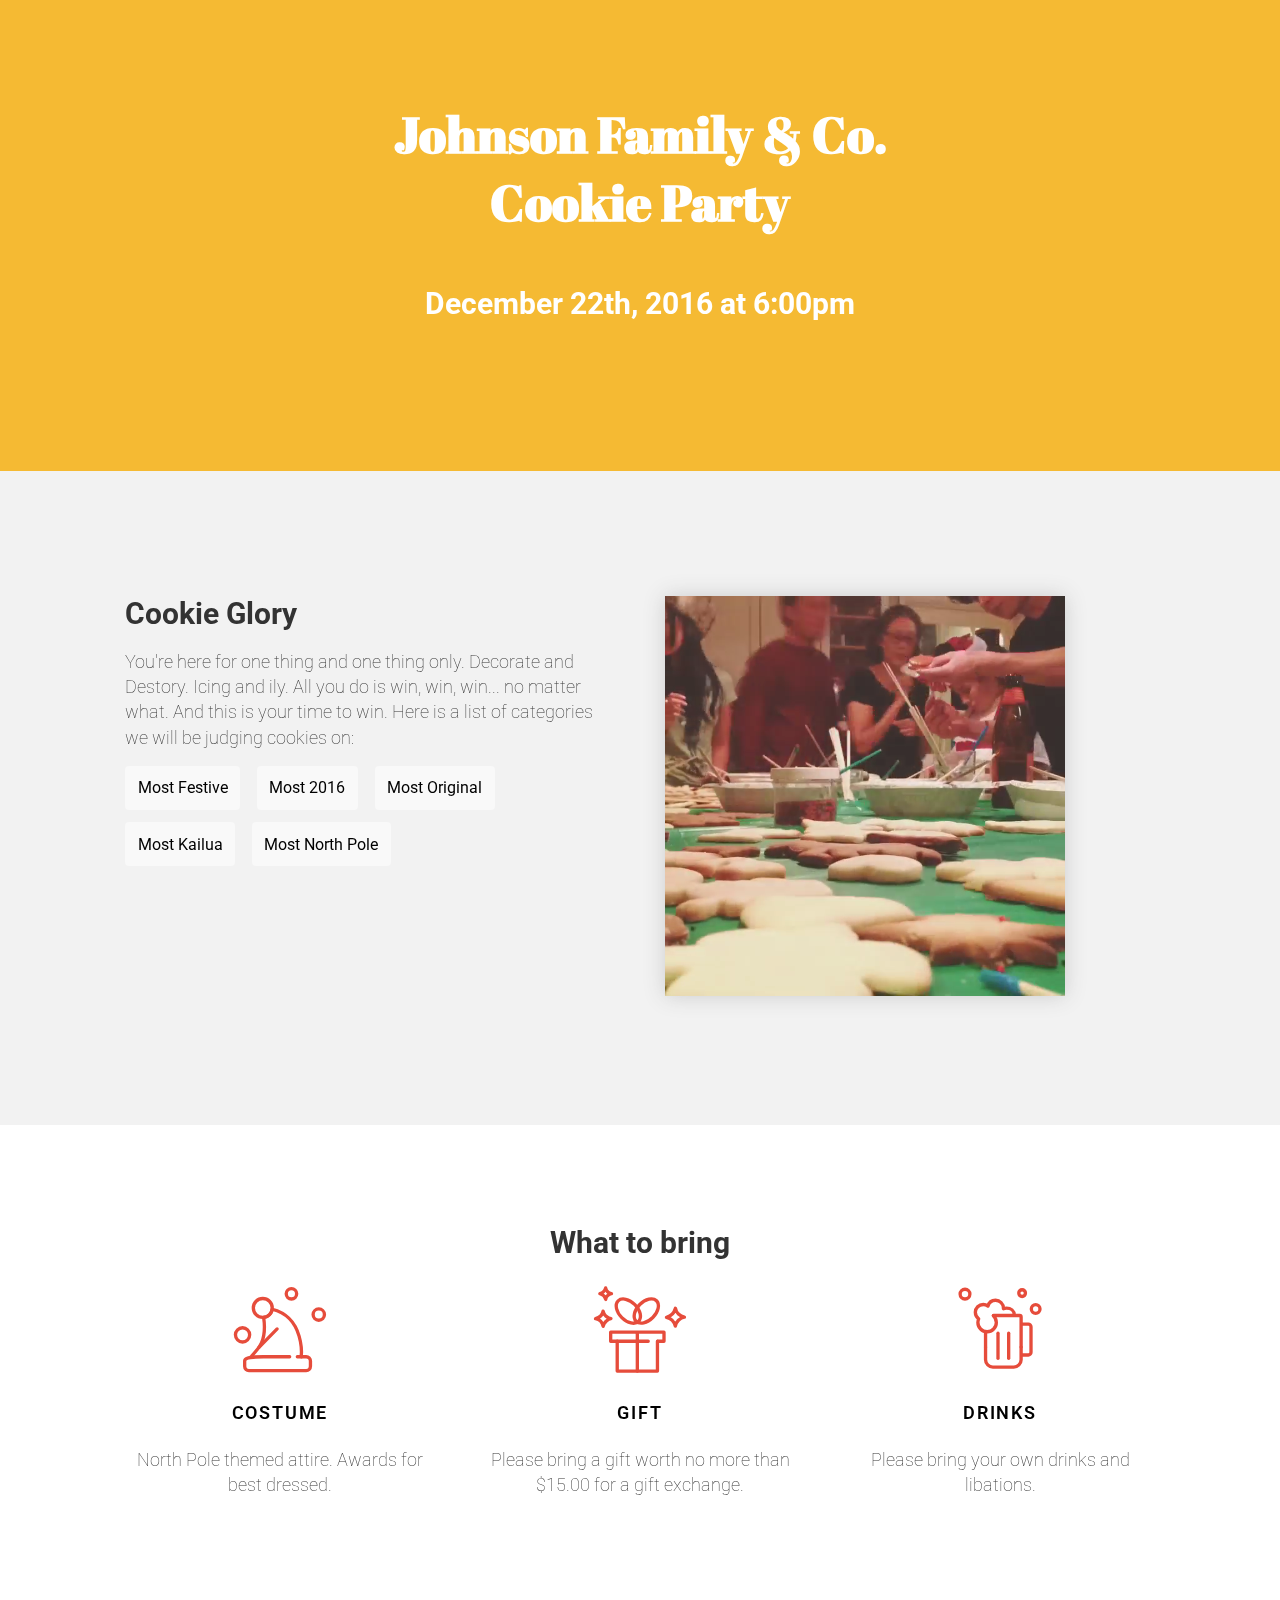
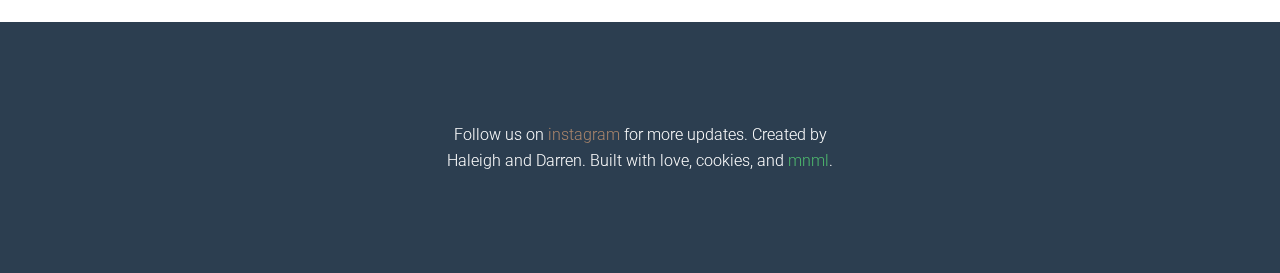
==== 2016/index.html @ a3014af8 "House keeping for 2017" ====
<!DOCTYPE html>
<html lang="en">
  <head>
    <meta charset="utf-8">
    <meta http-equiv="X-UA-Compatible" content="IE=Edge">
    <title>
      Johnson Family Cookie Party
    </title>
    <meta name="author" content="">
    <meta name="description" content="Johnson Family Cookie Party">
    <meta name="viewport" content="width=device-width, initial-scale=1">
    <link rel="stylesheet" href="mnml.css">
    <link href='http://fonts.googleapis.com/css?family=Roboto:100,300,500' rel='stylesheet' type='text/css'>
    <link href='http://fonts.googleapis.com/css?family=Abril+Fatface' rel='stylesheet' type='text/css'>
    <link rel="icon" type="image/png" href="assets/favicon-32x32.png" sizes="32x32" />
<link rel="icon" type="image/png" href="assets/favicon-16x16.png" sizes="16x16" />

  </head>
  <body>
      <section class="countdown">
        <!-- <div class="hide-img-large">
          <img src="assets/snow-small.png">
        </div> -->
        <!-- <video class="snow hide-video-small" autoplay loop poster="assets/snow-poster.png">
          <source src="assets/snow.mp4" type="video/mp4">
        <source src="assets/snow.webm" type="video/webm">
    </video> -->
        <!-- <div class="position-absolute">
        <h1 class="text-center"><span class="block">Johnson Family &#38; Co.</span> Cookie Party</h1>
        </div> -->
        <div class="container">
          <h1 style="margin-bottom:1em;" class="text-center text-white"><span class="block">Johnson Family &#38; Co.</span> Cookie Party</h1>
        <h3>December 22th, 2016 at 6:00pm</h3>
        </div>
    </section>

        <!-- <div class="container grid">
          <div class="item med-half">
            <img class="media-img" src="assets/lilo.png">
          </div>
          <div class="item med-half">
            <h4>Costume</h4>
            <p class="">The theme for this year is the North Pole, headquarters of Santa's workshop and home to Buddy the elf.</p>
          </div>
        </div> -->

        <div class="container grid grid-reverse bg-cloud">
          <div class="item med-half">
            <video class="media-video drop-shadow" autoplay loop muted poster="assets/cookies.jpg">
            <source src="assets/cookies.mp4" type="video/mp4">
            <source src="assets/cookies.webm" type="video/webm">
    </video>
          </div>
          <div class="item med-half">
            <h3 class="font-sans" >Cookie Glory</h3>
            <br>
            <p class="">You're here for one thing and one thing only. Decorate and Destory. Icing and ily. All you do is win, win, win... no matter what. And this is your time to win. Here is a list of categories we will be judging cookies on:</p>
            <ul class="inline-block-list">
              <li>Most Festive</li>
              <li>Most 2016</li>
              <li>Most Original</li> 
              <li>Most Kailua</li>
              <li>Most North Pole</li>
            </ul>
          </div>
        </div>

        <!-- <div class="container grid bg-sun">
          <div class="item med-third"></div>
          <div class="item med-third text-center">
            <h4 class="text-white">Gifts</h4>
            <p class="text-white">In addition to dressing up and decorating we're asking everyone to bring a gift worth Fetty Wap's favorite number: $17.38. We will be doing a gift exchange and it will be amazing. Yeaaaa baby.</p>
          </div>
          <div class="item med-third"></div>
        </div> -->



        <div class="container grid">
          <h3 class="text-center font-sans" >What to bring</h3>
          <div class="item med-third text-center">
            <img class="icon" src="assets/costume.svg">
            <h4>Costume</h4>
            <p>North Pole themed attire. Awards for best dressed.</p>
          </div>
          <div class="item med-third text-center">
            <img class="icon" src="assets/present.svg">
            <h4>Gift</h4>
            <p>Please bring a gift worth no more than $15.00 for a gift exchange.</p>
          </div>
          <div class="item med-third text-center">
            <img class="icon" src="assets/drinks.svg">
            <h4>Drinks</h4>
            <p>Please bring your own drinks and libations.</p>
          </div>
          <!-- <div class="item">
            <button class="letter-spacing"><a href="https://docs.google.com/forms/d/1XYg9MP5kEItGJmvuXpcgU-srFMwxgeShFTBHddxEbjs/viewform" target="_blank">RSVP</a></button>
          </div> -->
        </div>
        <footer> 
          <div class="container">
            <p>
              Follow us on <a href="instagram.com/johnsonfamilycookieparty" target="_blank" class="instagram">instagram</a> for more updates. Created by Haleigh and Darren. Built with love, cookies, and <a href="http://mn-ml.cc/">mnml</a>.
            </p>
          </div>
        </footer>
  </body>
  <!--<script type="text/javascript" src="js/script.js"></script>-->
</html>
---- 2016/mnml.css ----
/*
   MNML by @mrmrs_
*/
/*! normalize.css v3.0.0 | MIT License | git.io/normalize */
/**
 * 1. Set default font family to sans-serif.
 * 2. Prevent iOS text size adjust after orientation change, without disabling
 *    user zoom.
 */
html {
  font-family: sans-serif;
  /* 1 */
  -ms-text-size-adjust: 100%;
  /* 2 */
  -webkit-text-size-adjust: 100%;
  /* 2 */
  box-sizing: border-box; }

/**
 * Remove default margin.
 */
body {
  margin: 0; }

/* HTML5 display definitions
   ========================================================================== */
/**
 * Correct `block` display not defined in IE 8/9.
 */
article,
aside,
details,
figcaption,
figure,
footer,
header,
hgroup,
main,
nav,
section,
summary,
div {
  display: block;
  box-sizing: border-box; }

/**
 * 1. Correct `inline-block` display not defined in IE 8/9.
 * 2. Normalize vertical alignment of `progress` in Chrome, Firefox, and Opera.
 */
audio,
canvas,
progress,
video {
  display: inline-block;
  /* 1 */
  vertical-align: baseline;
  /* 2 */ }

/**
 * Prevent modern browsers from displaying `audio` without controls.
 * Remove excess height in iOS 5 devices.
 */
audio:not([controls]) {
  display: none;
  height: 0; }

/**
 * Address `[hidden]` styling not present in IE 8/9.
 * Hide the `template` element in IE, Safari, and Firefox < 22.
 */
[hidden],
template {
  display: none; }

/* Links
   ========================================================================== */
/**
 * Remove the gray background color from active links in IE 10.
 */
a {
  background: transparent; }

/**
 * Improve readability when focused and also mouse hovered in all browsers.
 */
a:active,
a:hover {
  outline: 0; }

/* Text-level semantics
   ========================================================================== */
/**
 * Address styling not present in IE 8/9, Safari 5, and Chrome.
 */
abbr[title] {
  border-bottom: 1px dotted; }

/**
 * Address style set to `bolder` in Firefox 4+, Safari 5, and Chrome.
 */
b,
strong {
  font-weight: bold; }

/**
 * Address styling not present in Safari 5 and Chrome.
 */
dfn {
  font-style: italic; }

/**
 * Address variable `h1` font-size and margin within `section` and `article`
 * contexts in Firefox 4+, Safari 5, and Chrome.
 */
/**
 * Address styling not present in IE 8/9.
 */
mark {
  background: #ff0;
  color: #000; }

/**
 * Address inconsistent and variable font size in all browsers.
 */
small {
  font-size: 80%; }

/**
 * Prevent `sub` and `sup` affecting `line-height` in all browsers.
 */
sub,
sup {
  font-size: 75%;
  line-height: 0;
  position: relative;
  vertical-align: baseline; }

sup {
  top: -0.5em; }

sub {
  bottom: -0.25em; }

/* Embedded content
   ========================================================================== */
/**
 * Remove border when inside `a` element in IE 8/9.
 */
img {
  border: 0; }

/**
 * Correct overflow displayed oddly in IE 9.
 */
svg:not(:root) {
  overflow: hidden; }

/* Grouping content
   ========================================================================== */
/**
 * Address margin not present in IE 8/9 and Safari 5.
 */
figure {
  margin: 1em 40px; }

/**
 * Address differences between Firefox and other browsers.
 */
hr {
  box-sizing: content-box;
  height: 0; }

/**
 * Contain overflow in all browsers.
 */
pre {
  overflow: auto; }

/**
 * Address odd `em`-unit font size rendering in all browsers.
 */
code,
kbd,
pre,
samp {
  font-family: monospace, monospace;
  font-size: 1em; }

/* Forms
   ========================================================================== */
/**
 * Known limitation: by default, Chrome and Safari on OS X allow very limited
 * styling of `select`, unless a `border` property is set.
 */
/**
 * 1. Correct color not being inherited.
 *    Known issue: affects color of disabled elements.
 * 2. Correct font properties not being inherited.
 * 3. Address margins set differently in Firefox 4+, Safari 5, and Chrome.
 */
button,
input,
optgroup,
select,
textarea {
  color: inherit;
  /* 1 */
  font: inherit;
  /* 2 */
  margin: 0;
  /* 3 */ }

/**
 * Address `overflow` set to `hidden` in IE 8/9/10.
 */
button {
  overflow: visible; }

/**
 * Address inconsistent `text-transform` inheritance for `button` and `select`.
 * All other form control elements do not inherit `text-transform` values.
 * Correct `button` style inheritance in Firefox, IE 8+, and Opera
 * Correct `select` style inheritance in Firefox.
 */
button,
select {
  text-transform: none; }

/**
 * 1. Avoid the WebKit bug in Android 4.0.* where (2) destroys native `audio`
 *    and `video` controls.
 * 2. Correct inability to style clickable `input` types in iOS.
 * 3. Improve usability and consistency of cursor style between image-type
 *    `input` and others.
 */
button,
html input[type="button"],
input[type="reset"],
input[type="submit"] {
  -webkit-appearance: button;
  /* 2 */
  cursor: pointer;
  /* 3 */ }

/**
 * Re-set default cursor for disabled elements.
 */
button[disabled],
html input[disabled] {
  cursor: default; }

/**
 * Remove inner padding and border in Firefox 4+.
 */
button::-moz-focus-inner,
input::-moz-focus-inner {
  border: 0;
  padding: 0; }

/**
 * Address Firefox 4+ setting `line-height` on `input` using `!important` in
 * the UA stylesheet.
 */
input {
  line-height: normal; }

/**
 * It's recommended that you don't attempt to style these elements.
 * Firefox's implementation doesn't respect box-sizing, padding, or width.
 *
 * 1. Address box sizing set to `content-box` in IE 8/9/10.
 * 2. Remove excess padding in IE 8/9/10.
 */
input[type="checkbox"],
input[type="radio"] {
  box-sizing: border-box;
  /* 1 */
  padding: 0;
  /* 2 */ }

/**
 * Fix the cursor style for Chrome's increment/decrement buttons. For certain
 * `font-size` values of the `input`, it causes the cursor style of the
 * decrement button to change from `default` to `text`.
 */
input[type="number"]::-webkit-inner-spin-button,
input[type="number"]::-webkit-outer-spin-button {
  height: auto; }

/**
 * 1. Address `appearance` set to `searchfield` in Safari 5 and Chrome.
 * 2. Address `box-sizing` set to `border-box` in Safari 5 and Chrome
 *    (include `-moz` to future-proof).
 */
input[type="search"] {
  -webkit-appearance: textfield;
  /* 1 */
  /* 2 */
  box-sizing: content-box; }

/**
 * Remove inner padding and search cancel button in Safari and Chrome on OS X.
 * Safari (but not Chrome) clips the cancel button when the search input has
 * padding (and `textfield` appearance).
 */
input[type="search"]::-webkit-search-cancel-button,
input[type="search"]::-webkit-search-decoration {
  -webkit-appearance: none; }

/**
 * Define consistent border, margin, and padding.
 */
fieldset {
  border: 1px solid #c0c0c0;
  margin: 0 2px;
  padding: 0.35em 0.625em 0.75em; }

/**
 * 1. Correct `color` not being inherited in IE 8/9.
 * 2. Remove padding so people aren't caught out if they zero out fieldsets.
 */
legend {
  border: 0;
  /* 1 */
  padding: 0;
  /* 2 */ }

/**
 * Remove default vertical scrollbar in IE 8/9.
 */
textarea {
  overflow: auto; }

/**
 * Don't inherit the `font-weight` (applied by a rule above).
 * NOTE: the default cannot safely be changed in Chrome and Safari on OS X.
 */
optgroup {
  font-weight: bold; }

/* Tables
   ========================================================================== */
/**
 * Remove most spacing between table cells.
 */
table {
  border-collapse: collapse;
  border-spacing: 0; }

td,
th {
  padding: 0; }

p, hr {
  -webkit-margin-before: 0;
  -webkit-margin-after: 0; }

/* ==========================================================================
   Mixins
   ========================================================================== */
/* ==========================================================================
   VARIABLES
   ========================================================================== */
/* ==========================================================================
   QUERIES
   ========================================================================== */
/*

   Mixin for mobile-first media queries.
   Two breakpoints are provided. Extend or modify if needed.

   Use like this:

   @include break(medium) {
     .class-name { color: red; }
   }


 */
/* ==========================================================================
   Grid Styles
   ========================================================================== */
.grid:after {
  content: "";
  display: table;
  clear: both; }

.grid-reverse .item {
  float: right; }

.item {
  float: left;
  padding: 25px;
  width: 100%; }
  .item p {
    font-size: 18px; }

.container {
  padding: 25px; }
  @media (min-width: 600px) {
    .container {
      padding: 50px; } }
  @media (min-width: 860px) {
    .container {
      padding: 100px; } }

.center {
  display: block;
  margin-left: auto;
  margin-right: auto; }

.text-center {
  text-align: center !important; }

@media (min-width: 600px) {
  .med-half {
    width: 50%; } }

@media (min-width: 600px) {
  .med-third {
    width: 33.3333333333%; } }

@media (min-width: 860px) {
  .lrg-third {
    width: 33.3333333333%; } }

@media (min-width: 860px) {
  .lrg-fourth {
    width: 25%; } }

@media (min-width: 860px) {
  .lrg-two-thirds {
    width: 66.6666666667%; } }

/* ==========================================================================
   TYPE
   - Copy
   - Type Scale
   ========================================================================== */
/* Type Scale
   ========================================================================== */
h1, h2, h3 {
  font-family: "Abril Fatface", cursive;
  color: #333;
  margin: 0; }

h1 {
  font-size: 30px; }
  @media (min-width: 600px) {
    h1 {
      font-size: 50px; } }

h2 {
  font-size: 30px;
  color: #e64c3b; }
  @media (min-width: 600px) {
    h2 {
      font-size: 40px; } }

h3 {
  font-size: 22px; }
  @media (min-width: 600px) {
    h3 {
      font-size: 30px; } }

h4 {
  font-size: 18px;
  font-family: "Roboto", sans-serif;
  text-transform: uppercase;
  letter-spacing: .1em;
  font-size: 18px;
  font-weight: 600; }

p {
  font-size: 18px; }
  @media (min-width: 600px) {
    p {
      font-size: 22px; } }

p {
  font-family: "Roboto", sans-serif;
  line-height: 1.4;
  font-weight: 100;
  color: #333; }

.bold {
  font-weight: 500; }

.link-inline {
  text-decoration: none;
  font-weight: 500;
  color: #3399ff; }

.font-sans {
  font-family: "Roboto", sans-serif; }

.inline-block-list {
  margin-left: 0;
  padding-left: 0;
  list-style-type: none; }
  .inline-block-list li {
    display: inline-block;
    margin-right: 12.5px;
    margin-bottom: 12.5px;
    font-family: "Roboto", sans-serif;
    background-color: rgba(255, 255, 255, 0.5);
    padding: 12.5px;
    border-radius: 4px; }

/* ==========================================================================
   Site styles
   ========================================================================== */
.position-absolute {
  position: absolute;
  top: 50px;
  margin-left: auto;
  margin-right: auto;
  left: 0;
  right: 0; }

video {
  width: 100%; }

.drop-shadow {
  box-shadow: 0px 0px 20px #ccc; }

.icon {
  max-width: 100px; }

.media-img {
  width: 100%; }
  @media (min-width: 600px) {
    .media-img {
      width: auto; } }

.media-video {
  width: 100%; }
  @media (min-width: 600px) {
    .media-video {
      max-width: 400px; } }

.block {
  display: block; }

.inline-block {
  display: inline-block; }

.text-white {
  color: #fff; }

hr {
  color: #fff; }

.bg-cloud {
  background: #f2f2f2; }

.bg-white {
  background: #fff; }

.bg-emerald {
  background: #4eb96e; }

.bg-sun {
  background: #f5ba33; }

.letter-spacing {
  letter-spacing: .05em; }

.countdown {
  background-color: #f5ba33;
  text-align: center; }
  .countdown h3 {
    color: #fff;
    padding-bottom: 50px;
    font-family: "Roboto", sans-serif; }

#clockdiv {
  font-family: sans-serif;
  color: #fff;
  display: inline-block;
  font-weight: 100;
  text-align: center;
  font-size: 4em;
  font-family: "Roboto", sans-serif; }

#clockdiv > div {
  padding: 0 1em;
  display: inline-block; }

#clockdiv div > span {
  display: inline-block; }

.smalltext {
  font-size: 16px; }

button {
  background: #f5ba33;
  padding: 12.5px 50px;
  border-radius: 4px;
  box-shadow: 0px 0px 20px #ccc;
  display: block;
  margin-left: auto;
  margin-right: auto;
  border: 0;
  margin-top: 25px;
  -webkit-transition: all .5s ease-in-out;
  transition: all .5s ease-in-out; }
  button a {
    color: #fff;
    font-family: "Roboto", sans-serif;
    font-weight: 400;
    text-decoration: none;
    font-size: 1em; }

footer {
  background: #2c3e50;
  text-align: center; }
  footer p {
    color: white;
    font-family: "Roboto", sans-serif;
    font-weight: 300;
    text-align: center;
    font-size: 16px;
    max-width: 400px;
    margin: 0 auto;
    display: block;
    line-height: 1.6; }
  footer a {
    color: #4eb96e;
    text-decoration: none; }

.instagram {
  color: #AC866B; }

.hide-video-small {
  display: none; }
  @media (min-width: 600px) {
    .hide-video-small {
      display: block; } }

@media (min-width: 600px) {
  .hide-img-large {
    display: none; } }
.hide-img-large img {
  width: 100%;
  height: 300px; }
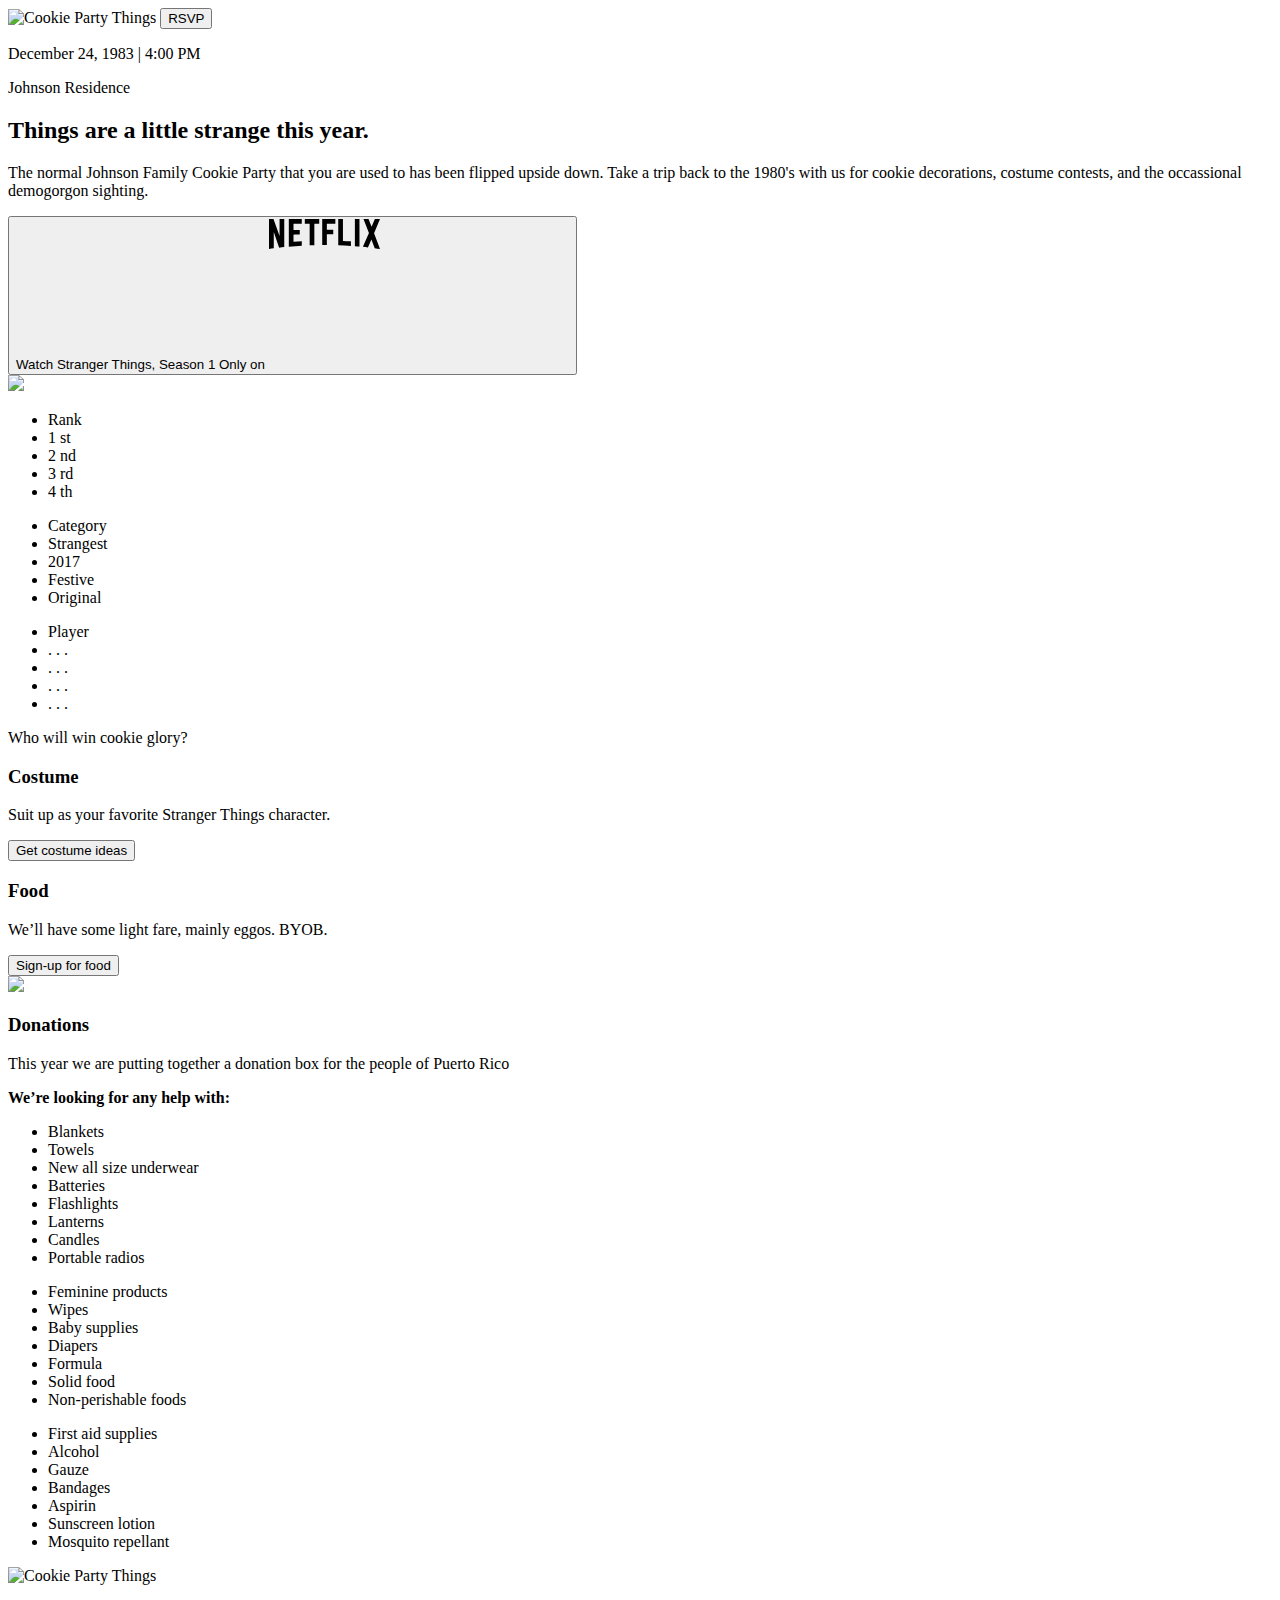
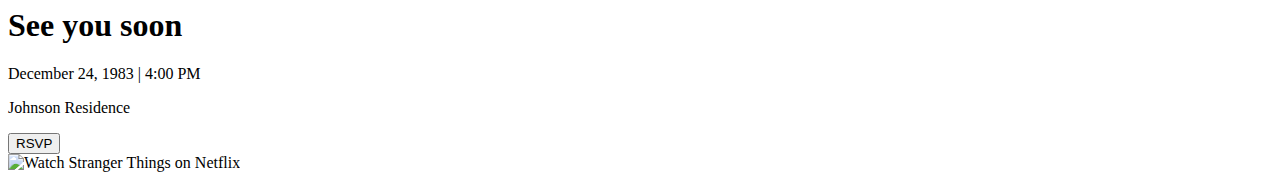
==== commit a67188d2: "Social Cards" ====
--- a/2016/index.html
+++ b/2016/index.html
@@ -9,101 +9,249 @@
     <meta name="author" content="">
     <meta name="description" content="Johnson Family Cookie Party">
     <meta name="viewport" content="width=device-width, initial-scale=1">
-    <link rel="stylesheet" href="mnml.css">
-    <link href='http://fonts.googleapis.com/css?family=Roboto:100,300,500' rel='stylesheet' type='text/css'>
-    <link href='http://fonts.googleapis.com/css?family=Abril+Fatface' rel='stylesheet' type='text/css'>
+    <meta name="twitter:card" content="summary" />
+    <meta name="twitter:title" content="Cookie Party Things" />
+    <meta name="twitter:description" content="What goes up, must go upside down." />
+    <meta name="twitter:image" content="http://johnsonfamilycookieparty.com/assets/images/social-card.jpg" />
+    <meta property="og:type"   content="website" /> 
+    <meta property="og:title" content="Cookie Party Things"/>
+    <meta property="og:url" content="http://johnsonfamilycookieparty.com"/>
+    <meta property="og:image" content="http://johnsonfamilycookieparty.com/assets/images/social-card.jpg"/>
+    <link rel="stylesheet" href="assets/stylesheets/main.css">
+    <link href="https://fonts.googleapis.com/css?family=Arimo" rel="stylesheet">
+    <link href="https://fonts.googleapis.com/css?family=Amarante" rel="stylesheet">
     <link rel="icon" type="image/png" href="assets/favicon-32x32.png" sizes="32x32" />
-<link rel="icon" type="image/png" href="assets/favicon-16x16.png" sizes="16x16" />
-
+    <link rel="icon" type="image/png" href="assets/favicon-16x16.png" sizes="16x16" />
   </head>
   <body>
-      <section class="countdown">
-        <!-- <div class="hide-img-large">
-          <img src="assets/snow-small.png">
-        </div> -->
-        <!-- <video class="snow hide-video-small" autoplay loop poster="assets/snow-poster.png">
-          <source src="assets/snow.mp4" type="video/mp4">
-        <source src="assets/snow.webm" type="video/webm">
-    </video> -->
-        <!-- <div class="position-absolute">
-        <h1 class="text-center"><span class="block">Johnson Family &#38; Co.</span> Cookie Party</h1>
-        </div> -->
-        <div class="container">
-          <h1 style="margin-bottom:1em;" class="text-center text-white"><span class="block">Johnson Family &#38; Co.</span> Cookie Party</h1>
-        <h3>December 22th, 2016 at 6:00pm</h3>
-        </div>
-    </section>
-
-        <!-- <div class="container grid">
-          <div class="item med-half">
-            <img class="media-img" src="assets/lilo.png">
+
+    <section class="section hero-section">
+      <div class="wrapper hero-section__blurb">
+        <img class="hero-section__logo"
+             src="assets/images/cookiepartythings-logo.png"
+             alt="Cookie Party Things">
+        <a href="https://goo.gl/forms/nL603hLdX5FNqv4v1">
+        <button type="button"
+                class="btn btn--primary btn--mirror btn--large"
+                action="https://goo.gl/forms/nL603hLdX5FNqv4v1">
+                RSVP
+        </button>
+      </a>
+        <p class="hero-section__date">December 24, 1983 | 4:00 PM</p>
+        <p class="hero-section__place">Johnson Residence</p>
+      </div>
+    </section>
+
+    <section class="section strange-section">
+      <div class="strange-section__blurb">
+        <h2 class="strange-section__headline">Things are a little strange this year.</h2>
+        <p>The normal Johnson Family Cookie Party that you are used to has been flipped upside down. Take a trip back to the 1980's with us for cookie decorations, costume contests, and the occassional demogorgon sighting.</p>
+
+        <div class="strange-section__cta">
+          <button target="_blank" href="https://www.netflix.com/title/80057281" type="button"
+                  class="btn btn--outline strange-section__button">
+            Watch Stranger Things, Season 1
+            <span class="strange-section__netflix">Only on
+              <svg class="netflix-logo">
+                <path d="M105.062 14.28L111 30c-1.75-.25-3.499-.563-5.28-.845l-3.345-8.686-3.437 7.969c-1.687-.282-3.344-.376-5.031-.595l6.031-13.75L94.468 0h5.063l3.062 7.874L105.875 0h5.124l-5.937 14.28zM90.47 0h-4.594v27.25c1.5.094 3.062.156 4.594.343V0zm-8.563 26.937c-4.187-.281-8.375-.53-12.656-.625V0h4.687v21.875c2.688.062 5.375.28 7.969.405v4.657zM64.25 10.657v4.687h-6.406V26H53.22V0h13.125v4.687h-8.5v5.97h6.406zm-18.906-5.97V26.25c-1.563 0-3.156 0-4.688.062V4.687h-4.844V0h14.406v4.687h-4.874zM30.75 15.593c-2.062 0-4.5 0-6.25.095v6.968c2.75-.188 5.5-.406 8.281-.5v4.5l-12.968 1.032V0H32.78v4.687H24.5V11c1.813 0 4.594-.094 6.25-.094v4.688zM4.78 12.968v16.375C3.094 29.531 1.593 29.75 0 30V0h4.469l6.093 17.032V0h4.688v28.062c-1.656.282-3.344.376-5.125.625L4.78 12.968z"></path>
+              </svg>
+            </span>
+          </button>
+        </div>
+      </div>
+    </section>
+
+    <section class="section arcade-section">
+      <div class="arcade-section__blurb">
+        <img src="assets/svgs/cookie-decorator.svg">
+      </div>
+      <div class="leaderboard">
+        <ul class="leaderboard__list">
+          <li class="leaderboard__row">
+            <div class="leaderboard__column leaderboard__label">
+              Rank
+            </div>
+          </li>
+
+          <li class="leaderboard__row">
+            <div class="leaderboard__column leaderboard__item">
+              1 st
+            </div>
+          </li>
+
+          <li class="leaderboard__row">
+            <div class="leaderboard__column leaderboard__item">
+              2 nd
+            </div>
+          </li>
+          <li class="leaderboard__row">
+            <div class="leaderboard__column leaderboard__item">
+              3 rd
+            </div>
+          </li>
+          <li class="leaderboard__row">
+            <div class="leaderboard__column leaderboard__item">
+              4 th
+            </div>
+          </li>
+        </ul>
+
+        <ul class="leaderboard__list">
+          <li class="leaderboard__row">
+            <div class="leaderboard__column leaderboard__label">
+              Category
+            </div>
+          </li>
+
+          <li class="leaderboard__row">
+            <div class="leaderboard__column leaderboard__item">
+              Strangest
+            </div>
+          </li>
+
+          <li class="leaderboard__row">
+            <div class="leaderboard__column leaderboard__item">
+              2017
+            </div>
+          </li>
+          <li class="leaderboard__row">
+            <div class="leaderboard__column leaderboard__item">
+              Festive
+            </div>
+          </li>
+          <li class="leaderboard__row">
+            <div class="leaderboard__column leaderboard__item">
+              Original
+            </div>
+          </li>
+        </ul>
+
+        <ul class="leaderboard__list">
+          <li class="leaderboard__row">
+            <div class="leaderboard__column leaderboard__label">
+              Player
+            </div>
+          </li>
+
+          <li class="leaderboard__row">
+            <div class="leaderboard__column leaderboard__item blink">
+              . . .
+            </div>
+          </li>
+
+          <li class="leaderboard__row">
+            <div class="leaderboard__column leaderboard__item">
+              . . .
+            </div>
+          </li>
+          <li class="leaderboard__row">
+            <div class="leaderboard__column leaderboard__item">
+              . . .
+            </div>
+          </li>
+          <li class="leaderboard__row">
+            <div class="leaderboard__column leaderboard__item">
+              . . .
+            </div>
+          </li>
+        </ul>
+      </div>
+        <p class="arcade-section__teaser">Who will win cookie glory?</p>
+    </section>
+
+    <section class="events-section">
+      <div class="wrapper grid">
+        <div class="events-section__costume">
+          <div class="events-section__caption">
+            <h3>Costume</h3>
+            <p>Suit up as your favorite Stranger Things character.</p>
+              <a href="https://www.instagram.com/johnsonfamilycookieparty/">
+              <button type="button" class="btn btn--secondary btn--small">Get costume ideas
+              </button>
+              </a>
           </div>
-          <div class="item med-half">
-            <h4>Costume</h4>
-            <p class="">The theme for this year is the North Pole, headquarters of Santa's workshop and home to Buddy the elf.</p>
+        </div>
+        <div class="events-section__food">
+          <div class="events-section__caption">
+            <h3>Food</h3>
+            <p>We’ll have some light fare, mainly eggos. BYOB.</p>
+              <a href="https://docs.google.com/document/d/1BbQ7iETf0Dc4neTd9WkMED8kzo8cw55v2QPtRHtsG0Y/edit?usp=sharing">
+              <button type="button" class="btn btn--secondary btn--small">Sign-up for food
+              </button>
+              </a>
           </div>
-        </div> -->
-
-        <div class="container grid grid-reverse bg-cloud">
-          <div class="item med-half">
-            <video class="media-video drop-shadow" autoplay loop muted poster="assets/cookies.jpg">
-            <source src="assets/cookies.mp4" type="video/mp4">
-            <source src="assets/cookies.webm" type="video/webm">
-    </video>
+        </div>
+      </div>
+    </section>
+
+    <section class="section donations-section">
+      <div class="wrapper grid">
+        <img class="donations-section__image" src="assets/images/gang.jpg">
+        <div class="donations-section__blurb">
+          <h3>Donations</h3>
+          <p>This year we are putting together a donation box for the people of Puerto Rico</p>
+          <p><b>We’re looking for any help with:</b></p>
+          <div class="grid-3-large">
+            <div class="col">
+              <ul>
+                <li>Blankets</li>
+                <li>Towels</li>
+                <li>New all size underwear</li>
+                <li>Batteries</li>
+                <li>Flashlights</li>
+                <li>Lanterns</li>
+                <li>Candles</li>
+                <li>Portable radios</li>
+              </ul>
+            </div>
+            <div class="col">
+              <ul>
+                <li>Feminine products</li>
+                <li>Wipes</li>
+                <li>Baby supplies</li>
+                <li>Diapers</li>
+                <li>Formula</li>
+                <li>Solid food</li>
+                <li>Non-perishable foods</li>
+              </ul>
+            </div>
+            <div class="col">
+              <ul>
+                <li>First aid supplies</li>
+                <li>Alcohol</li>
+                <li>Gauze</li>
+                <li>Bandages</li>
+                <li>Aspirin</li>
+                <li>Sunscreen lotion</li>
+                <li>Mosquito repellant</li>
+              </ul>
+            </div>
+
           </div>
-          <div class="item med-half">
-            <h3 class="font-sans" >Cookie Glory</h3>
-            <br>
-            <p class="">You're here for one thing and one thing only. Decorate and Destory. Icing and ily. All you do is win, win, win... no matter what. And this is your time to win. Here is a list of categories we will be judging cookies on:</p>
-            <ul class="inline-block-list">
-              <li>Most Festive</li>
-              <li>Most 2016</li>
-              <li>Most Original</li> 
-              <li>Most Kailua</li>
-              <li>Most North Pole</li>
-            </ul>
-          </div>
-        </div>
-
-        <!-- <div class="container grid bg-sun">
-          <div class="item med-third"></div>
-          <div class="item med-third text-center">
-            <h4 class="text-white">Gifts</h4>
-            <p class="text-white">In addition to dressing up and decorating we're asking everyone to bring a gift worth Fetty Wap's favorite number: $17.38. We will be doing a gift exchange and it will be amazing. Yeaaaa baby.</p>
-          </div>
-          <div class="item med-third"></div>
-        </div> -->
-
-
-
-        <div class="container grid">
-          <h3 class="text-center font-sans" >What to bring</h3>
-          <div class="item med-third text-center">
-            <img class="icon" src="assets/costume.svg">
-            <h4>Costume</h4>
-            <p>North Pole themed attire. Awards for best dressed.</p>
-          </div>
-          <div class="item med-third text-center">
-            <img class="icon" src="assets/present.svg">
-            <h4>Gift</h4>
-            <p>Please bring a gift worth no more than $15.00 for a gift exchange.</p>
-          </div>
-          <div class="item med-third text-center">
-            <img class="icon" src="assets/drinks.svg">
-            <h4>Drinks</h4>
-            <p>Please bring your own drinks and libations.</p>
-          </div>
-          <!-- <div class="item">
-            <button class="letter-spacing"><a href="https://docs.google.com/forms/d/1XYg9MP5kEItGJmvuXpcgU-srFMwxgeShFTBHddxEbjs/viewform" target="_blank">RSVP</a></button>
-          </div> -->
-        </div>
-        <footer> 
-          <div class="container">
-            <p>
-              Follow us on <a href="instagram.com/johnsonfamilycookieparty" target="_blank" class="instagram">instagram</a> for more updates. Created by Haleigh and Darren. Built with love, cookies, and <a href="http://mn-ml.cc/">mnml</a>.
-            </p>
-          </div>
-        </footer>
+        </div>
+      </div>
+    </section>
+
+    <section class="adios-section">
+      <div class="wrapper adios-section__blurb">
+        <img class="logo--small"
+             src="assets/images/cookiepartythings-logo.png"
+             alt="Cookie Party Things">
+        <h1 class="adios-section__headline">See you soon</h1>
+        <p class="hero-section__date">December 24, 1983 | 4:00 PM</p>
+        <p class="hero-section__place">Johnson Residence</p>
+        <a href="https://goo.gl/forms/nL603hLdX5FNqv4v1">
+        <button type="button" 
+                class="btn btn--primary btn--mirror btn--large"
+                action="https://goo.gl/forms/nL603hLdX5FNqv4v1">
+          RSVP
+        </button>
+      </a>
+      </div>
+      <div class="upside-up">
+          <img class="upside-down" alt="Watch Stranger Things on Netflix" src="assets/images/upsidedown.png">
+        </div>
+    </section>
+
   </body>
-  <!--<script type="text/javascript" src="js/script.js"></script>-->
 </html>
